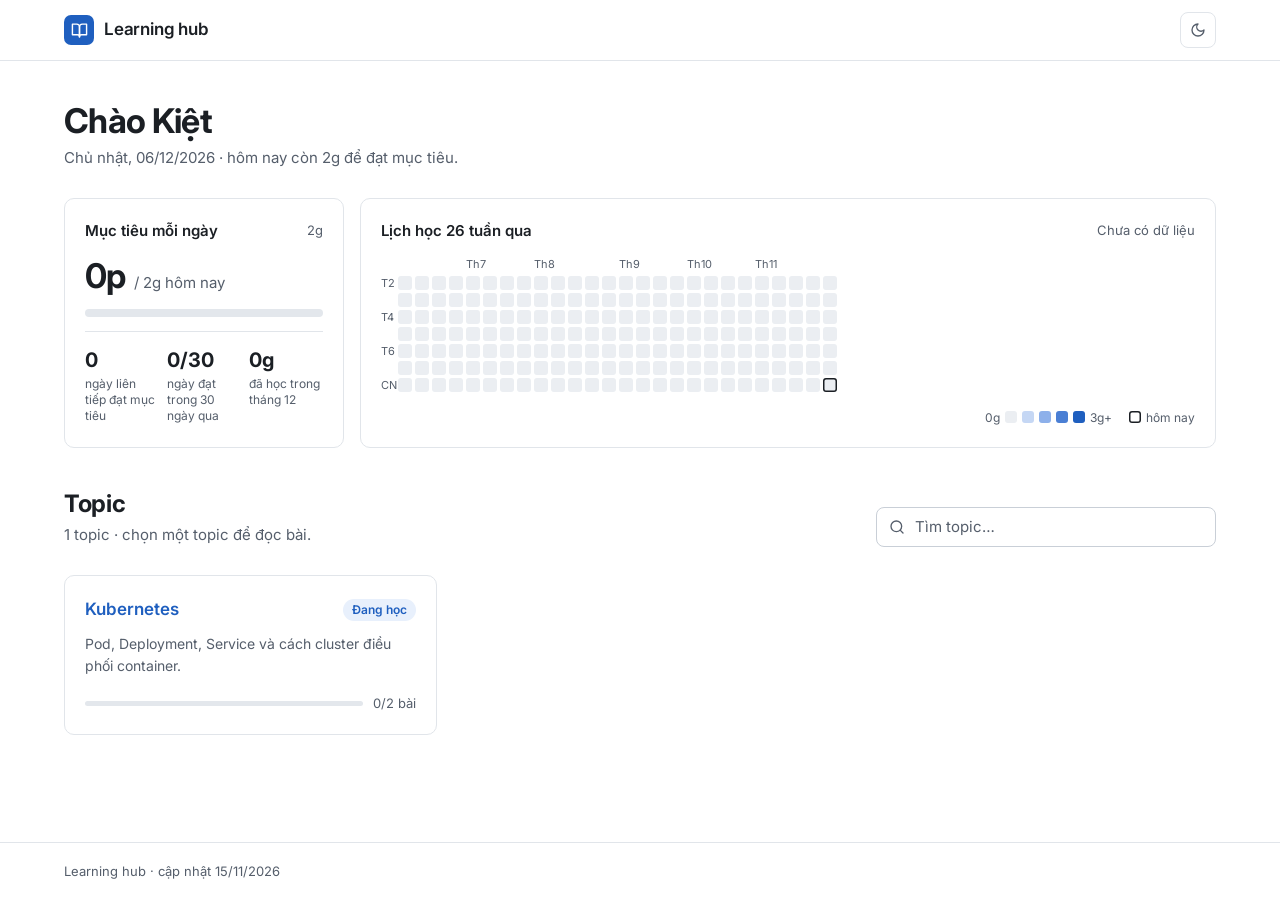
==== index.html @ 730b7519 "first commit Learning hub: portal, Kubernetes topic, topic template.  Co-Authored-By: Claude Opus 5." ====
<!doctype html>
<html lang="vi">
<head>
<meta charset="utf-8">
<meta name="viewport" content="width=device-width, initial-scale=1">
<title>Learning hub</title>
<link rel="preconnect" href="https://fonts.googleapis.com">
<link rel="preconnect" href="https://fonts.gstatic.com" crossorigin>
<link rel="stylesheet" href="https://fonts.googleapis.com/css2?family=Inter:wght@400;500;600;700&display=swap">
<link rel="stylesheet" href="assets/style.css?v=20261115">
<script src="assets/common.js?v=20261115"></script>
<script src="assets/data.js?v=20261115"></script>
</head>
<body>
  <header class="site-header narrow">
    <div class="inner">
      <a class="brand" href="index.html">
        <span class="brand-mark"><svg class="icon" style="width:17px;height:17px" viewBox="0 0 24 24" fill="none" stroke="currentColor" stroke-width="2" stroke-linecap="round" stroke-linejoin="round" aria-hidden="true"><path d="M2 3h6a4 4 0 0 1 4 4v14a3 3 0 0 0-3-3H2z"/><path d="M22 3h-6a4 4 0 0 0-4 4v14a3 3 0 0 1 3-3h7z"/></svg></span>
        Learning hub
      </a>
      <button type="button" class="icon-btn" data-theme-toggle></button>
    </div>
  </header>

  <main class="portal">
    <div class="greet">
      <h1 id="greeting">Chào bạn</h1>
      <p id="greet-sub"></p>
    </div>

    <section class="stats-row" aria-label="Thời gian học">
      <div class="panel goal">
        <div class="panel-head"><strong>Mục tiêu mỗi ngày</strong><span id="goal-label"></span></div>
        <div class="goal-now"><b id="today-time">0p</b><span id="today-of"></span></div>
        <div class="progress"><span id="today-bar" style="width:0%"></span></div>
        <div class="goal-stats">
          <div><b id="streak">0</b><span>ngày liên tiếp đạt mục tiêu</span></div>
          <div><b id="goal30">0/30</b><span>ngày đạt trong 30 ngày qua</span></div>
          <div><b id="month-hours">0g</b><span id="month-label">đã học trong tháng này</span></div>
        </div>
      </div>

      <div class="panel heat">
        <div class="panel-head"><strong>Lịch học 26 tuần qua</strong><span id="heat-summary"></span></div>
        <div class="heat-scroll"><div class="heat-grid" id="heatmap" role="img" aria-label="Biểu đồ nhiệt thời gian học theo ngày"></div></div>
        <div class="heat-legend" aria-hidden="true">
          <span>0g</span><i></i><i style="background:var(--h1)"></i><i style="background:var(--h2)"></i><i style="background:var(--h3)"></i><i style="background:var(--h4)"></i><span>3g+</span>
          <span style="margin-left:12px;display:flex;align-items:center;gap:5px"><i style="background:transparent;box-shadow:inset 0 0 0 1.5px var(--text)"></i>hôm nay</span>
        </div>
      </div>
    </section>

    <div class="section-head">
      <div>
        <h2>Topic</h2>
        <p id="topic-count"></p>
      </div>
      <label class="field">
        <span id="search-icon"></span>
        <span class="sr-only">Tìm topic</span>
        <input type="search" id="search" placeholder="Tìm topic…" autocomplete="off">
      </label>
    </div>

    <div class="topic-grid" id="topics"></div>
    <div class="empty" id="empty" hidden>Không có topic nào khớp.</div>
  </main>

  <footer class="site-footer"><div class="inner" id="footer">Learning hub</div></footer>

  <script src="assets/portal.js?v=20261115"></script>
</body>
</html>
---- assets/style.css ----
/* Learning hub — shared styles (portal + topic pages) */

:root {
  --bg: #FFFFFF; --alt: #F4F6F9; --card: #FFFFFF; --text: #1B1F24; --muted: #555E6B;
  --line: #E1E5EA; --line2: #C9CFD7; --hover: #F2F4F7; --code: #F6F8FA;
  --accent: #1F5FBF; --accent-h: #174A96; --accent-soft: #E8F0FC; --accent-line: #C5D7F4; --on-accent: #FFFFFF;
  --ok: #1A7F45; --ok-soft: #E8F6EE; --ok-line: #BFE3CC;
  --warn: #8A5300; --warn-soft: #FFF5E1; --warn-line: #F1D59C;
  --plan-soft: #EEF0F3; --bar: #E3E7EC;
  --h0: #EBEEF2; --h1: #C5D7F4; --h2: #8DB0EA; --h3: #4A7FD4; --h4: #1F5FBF;
  --c-key: #0A5BA8; --c-str: #1A7F45; --c-num: #A0410D; --c-com: #5F6B78; --c-kw: #7B3FB0; --c-fn: #8A4B00;
  --font: Inter, "Segoe UI", system-ui, -apple-system, sans-serif;
  --mono: "JetBrains Mono", SFMono-Regular, Menlo, Consolas, monospace;
  color-scheme: light;
}
:root[data-theme="dark"] {
  --bg: #0F1216; --alt: #151A21; --card: #161B22; --text: #E6E9ED; --muted: #9BA4B0;
  --line: #2A313B; --line2: #3A434F; --hover: #1C222B; --code: #12171D;
  --accent: #7EA8F2; --accent-h: #A7C3F7; --accent-soft: #17243A; --accent-line: #2C4470; --on-accent: #0F1216;
  --ok: #5DC28A; --ok-soft: #10261A; --ok-line: #1F4A33;
  --warn: #F2C26B; --warn-soft: #2A2010; --warn-line: #5A4319;
  --plan-soft: #222932; --bar: #27303A;
  --h0: #202730; --h1: #1E3355; --h2: #2C4F8A; --h3: #4A79C8; --h4: #7EA8F2;
  --c-key: #8CB8F5; --c-str: #7FD4A0; --c-num: #F0A270; --c-com: #8B96A3; --c-kw: #C9A3F5; --c-fn: #F2C26B;
  color-scheme: dark;
}

* { box-sizing: border-box; }
html { scroll-padding-top: 76px; }
body {
  margin: 0; background: var(--bg); color: var(--text);
  font-family: var(--font); font-size: 15px; line-height: 1.6;
  -webkit-font-smoothing: antialiased;
  min-height: 100vh; display: flex; flex-direction: column;
}
a { color: var(--accent); }
a:hover { color: var(--accent-h); }
button { font: inherit; color: inherit; }
:focus-visible { outline: 2px solid var(--accent); outline-offset: 2px; }
.sr-only { position: absolute; width: 1px; height: 1px; overflow: hidden; clip: rect(0 0 0 0); white-space: nowrap; }
.icon { width: 16px; height: 16px; flex-shrink: 0; }

/* ---------- header ---------- */
.site-header { position: sticky; top: 0; z-index: 20; background: var(--bg); border-bottom: 1px solid var(--line); }
.site-header .inner { height: 60px; padding: 0 24px; display: flex; align-items: center; justify-content: space-between; gap: 16px; }
.site-header.narrow .inner { max-width: 1200px; margin: 0 auto; }
.brand { display: flex; align-items: center; gap: 10px; color: var(--text); text-decoration: none; font-weight: 600; font-size: 17px; letter-spacing: -0.01em; }
.brand:hover { color: var(--text); }
.brand-mark { width: 30px; height: 30px; border-radius: 7px; background: var(--accent); color: var(--on-accent); display: flex; align-items: center; justify-content: center; }
.icon-btn { width: 36px; height: 36px; border-radius: 8px; border: 1px solid var(--line); background: transparent; color: var(--muted); display: flex; align-items: center; justify-content: center; cursor: pointer; }
.icon-btn:hover { background: var(--hover); color: var(--text); }

.site-footer { border-top: 1px solid var(--line); font-size: 13px; color: var(--muted); }
.site-footer .inner { padding: 18px 24px; max-width: 1200px; margin: 0 auto; }

/* ---------- shared bits ---------- */
.pill { display: inline-flex; align-items: center; font-size: 12px; font-weight: 600; line-height: 22px; padding: 0 9px; border-radius: 999px; white-space: nowrap; }
.pill.learning { background: var(--accent-soft); color: var(--accent); }
.pill.done { background: var(--ok-soft); color: var(--ok); }
.pill.planned { background: var(--plan-soft); color: var(--muted); }
.progress { flex: 1; height: 6px; border-radius: 6px; background: var(--bar); overflow: hidden; }
.progress > span { display: block; height: 100%; border-radius: 6px; background: var(--accent); }
.progress.done > span { background: var(--ok); }
.progress.planned > span { background: var(--line2); }
.field { display: flex; align-items: center; gap: 8px; height: 40px; padding: 0 12px; border: 1px solid var(--line2); border-radius: 8px; background: var(--card); color: var(--muted); }
.field:focus-within { border-color: var(--accent); box-shadow: 0 0 0 3px var(--accent-soft); }
.field input { flex: 1; min-width: 0; border: 0; background: transparent; color: var(--text); font: inherit; outline: none; }
.field input::placeholder { color: var(--muted); }

/* ---------- portal ---------- */
.portal { flex: 1; width: 100%; max-width: 1200px; margin: 0 auto; padding: 40px 24px 72px; display: flex; flex-direction: column; gap: 28px; }
.greet h1 { margin: 0; font-size: 34px; line-height: 1.2; font-weight: 700; letter-spacing: -0.02em; }
.greet p { margin: 4px 0 0; color: var(--muted); }

.stats-row { display: flex; flex-wrap: wrap; gap: 16px; }
.panel { background: var(--card); border: 1px solid var(--line); border-radius: 10px; padding: 20px; display: flex; flex-direction: column; gap: 14px; min-width: 0; }
.panel-head { display: flex; align-items: center; justify-content: space-between; gap: 12px; flex-wrap: wrap; }
.panel-head strong { font-weight: 600; }
.panel-head span { font-size: 13px; color: var(--muted); }
.goal { flex: 1 1 280px; }
.goal-now { display: flex; align-items: baseline; gap: 8px; }
.goal-now b { font-size: 34px; font-weight: 700; letter-spacing: -0.02em; line-height: 1.1; }
.goal-now span { color: var(--muted); }
.goal .progress { flex: none; height: 8px; }
.goal-stats { display: grid; grid-template-columns: repeat(3, minmax(0, 1fr)); gap: 8px; padding-top: 12px; border-top: 1px solid var(--line); }
.goal-stats b { display: block; font-size: 20px; font-weight: 700; }
.goal-stats span { display: block; font-size: 12px; color: var(--muted); line-height: 1.35; }

.heat { flex: 999 1 560px; }
.heat-scroll { overflow-x: auto; padding-bottom: 2px; }
.heat-grid { display: grid; grid-auto-flow: column; grid-template-rows: 16px repeat(7, 14px); grid-auto-columns: 14px; gap: 3px; width: max-content; }
.heat-grid .lbl { font-size: 11px; line-height: 14px; color: var(--muted); white-space: nowrap; }
.heat-grid .day-lbl { width: 22px; }
.heat-grid .cell { width: 14px; height: 14px; border-radius: 3px; background: var(--h0); }
.heat-grid .cell.l1 { background: var(--h1); } .heat-grid .cell.l2 { background: var(--h2); }
.heat-grid .cell.l3 { background: var(--h3); } .heat-grid .cell.l4 { background: var(--h4); }
.heat-grid .cell.future { background: transparent; }
.heat-grid .cell.today { box-shadow: inset 0 0 0 1.5px var(--text); }
.heat-legend { display: flex; align-items: center; justify-content: flex-end; flex-wrap: wrap; gap: 5px; font-size: 12px; color: var(--muted); }
.heat-legend i { width: 12px; height: 12px; border-radius: 3px; background: var(--h0); display: inline-block; }

.section-head { display: flex; flex-wrap: wrap; align-items: flex-end; justify-content: space-between; gap: 16px 32px; margin-top: 12px; }
.section-head h2 { margin: 0; font-size: 24px; line-height: 1.3; font-weight: 700; letter-spacing: -0.015em; }
.section-head p { margin: 4px 0 0; color: var(--muted); }
.section-head .field { flex: 0 1 340px; min-width: 220px; }

.topic-grid { display: grid; grid-template-columns: repeat(auto-fill, minmax(280px, 1fr)); gap: 16px; }
.topic-card { color: var(--text); text-decoration: none; background: var(--card); border: 1px solid var(--line); border-radius: 10px; padding: 20px; display: flex; flex-direction: column; gap: 10px; transition: border-color .12s, box-shadow .12s; }
a.topic-card:hover { color: var(--text); border-color: var(--accent); box-shadow: 0 4px 14px rgba(16, 24, 40, .08); }
.topic-card .top { display: flex; align-items: center; justify-content: space-between; gap: 10px; }
.topic-card .title { font-size: 17px; font-weight: 600; color: var(--accent); }
div.topic-card .title { color: var(--text); }
.topic-card p { margin: 0; font-size: 14px; line-height: 1.55; color: var(--muted); }
.topic-card .foot { margin-top: auto; padding-top: 6px; display: flex; align-items: center; gap: 10px; font-size: 13px; color: var(--muted); }
.topic-card .foot .progress { height: 5px; }
.empty { padding: 40px 0; text-align: center; color: var(--muted); }

/* ---------- topic page ---------- */
.subbar { background: var(--alt); border-bottom: 1px solid var(--line); }
.subbar .inner { padding: 10px 24px; display: flex; flex-wrap: wrap; align-items: center; justify-content: space-between; gap: 8px 24px; font-size: 14px; }
.subbar .name { display: flex; align-items: center; gap: 12px; }
.subbar .name b { font-size: 15px; font-weight: 600; }
.subbar .name span { color: var(--muted); }
.subbar .prog { display: flex; align-items: center; gap: 10px; color: var(--muted); font-size: 13px; }
.subbar .prog .progress { width: 140px; flex: none; }
.nav-toggle { display: none; align-items: center; gap: 6px; height: 32px; padding: 0 10px; border: 1px solid var(--line2); border-radius: 8px; background: var(--card); cursor: pointer; font-size: 14px; }

.layout { flex: 1; display: flex; align-items: flex-start; }
.lesson-nav { position: sticky; top: 60px; width: 290px; flex-shrink: 0; max-height: calc(100vh - 60px); overflow-y: auto; padding: 20px 12px 32px 20px; border-right: 1px solid var(--line); align-self: stretch; font-size: 14px; line-height: 1.45; }
.lesson-nav .field { height: 36px; margin-bottom: 14px; font-size: 14px; }
.nav-group { margin-bottom: 6px; }
.nav-group > button { width: 100%; display: flex; align-items: center; gap: 6px; padding: 6px 8px; border: 0; border-radius: 6px; background: transparent; font-weight: 600; cursor: pointer; text-align: left; }
.nav-group > button:hover { background: var(--hover); }
.nav-group > button .icon { width: 13px; height: 13px; color: var(--muted); transition: transform .12s; }
.nav-group[data-open="true"] > button .icon { transform: rotate(90deg); }
.nav-group ul { list-style: none; margin: 2px 0 0; padding: 0 0 0 14px; display: none; flex-direction: column; gap: 1px; }
.nav-group[data-open="true"] ul { display: flex; }
.nav-group a { display: flex; align-items: flex-start; gap: 8px; padding: 6px 8px 6px 10px; border-radius: 6px; color: var(--text); text-decoration: none; }
.nav-group a:hover { background: var(--hover); color: var(--text); }
.nav-group a .n { width: 18px; flex-shrink: 0; font-size: 12px; color: var(--muted); padding-top: 1px; }
.nav-group a .t { flex: 1; }
.nav-group a .icon { width: 14px; height: 14px; margin-top: 3px; color: var(--ok); }
.nav-group a.current { background: var(--accent-soft); color: var(--accent); font-weight: 600; box-shadow: inset 3px 0 0 var(--accent); }
.nav-empty { padding: 8px; color: var(--muted); font-size: 13px; }

.content { flex: 1; min-width: 0; display: flex; justify-content: center; gap: 48px; padding: 28px 40px 80px; }
.article { flex: 1; max-width: 800px; min-width: 0; font-size: 16px; line-height: 1.7; }
.toc { position: sticky; top: 88px; align-self: flex-start; width: 220px; flex-shrink: 0; padding-top: 46px; font-size: 14px; line-height: 1.45; }
.toc b { display: block; font-weight: 600; margin-bottom: 10px; }
.toc ul { list-style: none; margin: 0; padding: 0; border-left: 2px solid var(--line); }
.toc a { display: block; padding: 5px 0 5px 14px; margin-left: -2px; border-left: 2px solid transparent; color: var(--muted); text-decoration: none; }
.toc a:hover { color: var(--text); }
.toc a.active { color: var(--accent); font-weight: 600; border-left-color: var(--accent); }

.crumbs { list-style: none; margin: 0 0 18px; padding: 0; display: flex; flex-wrap: wrap; gap: 6px; font-size: 13px; color: var(--muted); }
.crumbs a { text-decoration: none; }
.article h1 { margin: 0 0 12px; font-size: 38px; line-height: 1.2; font-weight: 700; letter-spacing: -0.025em; }
.meta { display: flex; flex-wrap: wrap; align-items: center; gap: 6px 18px; font-size: 13px; color: var(--muted); padding-bottom: 18px; border-bottom: 1px solid var(--line); margin-bottom: 22px; }
.meta span { display: flex; align-items: center; gap: 6px; }
.meta .icon { width: 14px; height: 14px; }
.meta .pill { background: var(--accent-soft); color: var(--accent); }
.meta .pill.done { background: var(--ok-soft); color: var(--ok); }

.lesson { display: none; }
.lesson.active { display: block; }
.lesson > p:first-child { font-size: 17px; }
.lesson h2 { margin: 44px 0 10px; font-size: 26px; line-height: 1.3; font-weight: 700; letter-spacing: -0.015em; }
.lesson h3 { margin: 28px 0 8px; font-size: 19px; line-height: 1.35; font-weight: 600; }
.lesson p { margin: 0 0 14px; }
.lesson ul, .lesson ol { margin: 0 0 14px; padding-left: 24px; }
.lesson li { margin: 4px 0; }
.lesson strong { font-weight: 600; }
.lesson img { max-width: 100%; border-radius: 8px; border: 1px solid var(--line); }
.lesson blockquote { margin: 0 0 14px; padding: 4px 0 4px 16px; border-left: 3px solid var(--line2); color: var(--muted); }
.lesson hr { border: 0; border-top: 1px solid var(--line); margin: 32px 0; }
.lesson :not(pre) > code { font-family: var(--mono); font-size: 86%; background: var(--code); border: 1px solid var(--line); border-radius: 4px; padding: .08em .35em; }

.lesson table { width: 100%; border-collapse: collapse; font-size: 14px; line-height: 1.55; }
.table-wrap { overflow-x: auto; border: 1px solid var(--line); border-radius: 8px; margin: 0 0 16px; }
.lesson th { text-align: left; font-weight: 600; background: var(--alt); }
.lesson th, .lesson td { padding: 10px 14px; border-bottom: 1px solid var(--line); vertical-align: top; }
.lesson tr:last-child td { border-bottom: 0; }

.codeblock { border: 1px solid var(--line); border-radius: 8px; overflow: hidden; margin: 0 0 16px; }
.codeblock .bar { display: flex; align-items: center; justify-content: space-between; gap: 10px; height: 38px; padding: 0 8px 0 14px; background: var(--alt); border-bottom: 1px solid var(--line); font-size: 13px; }
.codeblock .bar .lang { font-weight: 600; }
.codeblock .bar .file { color: var(--muted); margin-left: 10px; font-family: var(--mono); font-size: 12px; }
.codeblock .copy { height: 28px; padding: 0 10px; border: 0; border-radius: 6px; background: transparent; display: flex; align-items: center; gap: 6px; cursor: pointer; font-size: 13px; }
.codeblock .copy:hover { background: var(--hover); }
.codeblock pre { margin: 0; padding: 14px 16px; background: var(--code); overflow-x: auto; }
.codeblock code { font-family: var(--mono); font-size: 13.5px; line-height: 1.65; background: none; border: 0; padding: 0; }
.hljs-attr, .hljs-attribute, .hljs-property, .hljs-section { color: var(--c-key); }
.hljs-string, .hljs-regexp, .hljs-addition { color: var(--c-str); }
.hljs-number, .hljs-literal, .hljs-symbol, .hljs-bullet { color: var(--c-num); }
.hljs-comment, .hljs-quote, .hljs-meta { color: var(--c-com); }
.hljs-keyword, .hljs-built_in, .hljs-selector-tag, .hljs-type { color: var(--c-kw); }
.hljs-title, .hljs-function, .hljs-name { color: var(--c-fn); }
.hljs-deletion { color: #D1242F; }

.callout { border-radius: 8px; padding: 14px 18px; margin: 0 0 16px; border: 1px solid var(--accent-line); background: var(--accent-soft); }
.callout > :last-child { margin-bottom: 0; }
.callout .callout-title { display: flex; align-items: center; gap: 8px; font-weight: 600; font-size: 14px; margin-bottom: 4px; color: var(--accent); }
.callout.tip { border-color: var(--ok-line); background: var(--ok-soft); }
.callout.tip .callout-title { color: var(--ok); }
.callout.warning { border-color: var(--warn-line); background: var(--warn-soft); }
.callout.warning .callout-title { color: var(--warn); }

.qa-list { border: 1px solid var(--line); border-radius: 8px; overflow: hidden; margin: 0 0 16px; }
.qa-list details + details { border-top: 1px solid var(--line); }
.qa-list summary { list-style: none; display: flex; align-items: flex-start; gap: 10px; padding: 12px 16px; cursor: pointer; font-weight: 500; font-size: 15px; }
.qa-list summary::-webkit-details-marker { display: none; }
.qa-list summary:hover { background: var(--hover); }
.qa-list summary::before { content: ""; width: 8px; height: 8px; margin-top: 8px; flex-shrink: 0; border-right: 2px solid var(--muted); border-bottom: 2px solid var(--muted); transform: rotate(-45deg); transition: transform .12s; }
.qa-list details[open] summary::before { transform: rotate(45deg); }
.qa-list details > :not(summary) { margin: 0; padding: 0 16px 14px 34px; color: var(--muted); font-size: 15px; }

.next-card { display: flex; align-items: center; gap: 16px; border: 1px solid var(--line); border-radius: 10px; padding: 16px 18px; background: var(--card); color: var(--text); text-decoration: none; margin-top: 44px; }
.next-card:hover { border-color: var(--accent); color: var(--text); }
.next-card .ic { width: 40px; height: 40px; border-radius: 8px; background: var(--accent-soft); color: var(--accent); display: flex; align-items: center; justify-content: center; flex-shrink: 0; }
.next-card small { display: block; font-size: 13px; color: var(--muted); }
.next-card b { display: block; color: var(--accent); font-weight: 600; }
.pager { display: flex; flex-wrap: wrap; justify-content: space-between; gap: 12px; margin-top: 28px; padding-top: 20px; border-top: 1px solid var(--line); font-size: 14px; }
.pager a { text-decoration: none; display: flex; flex-direction: column; font-weight: 500; }
.pager a small { color: var(--muted); font-size: 13px; font-weight: 400; }
.pager a.next { text-align: right; margin-left: auto; }

@media (max-width: 1180px) { .toc { display: none; } }
@media (max-width: 860px) {
  .nav-toggle { display: inline-flex; }
  .layout { display: block; }
  .lesson-nav { position: static; width: auto; max-height: none; border-right: 0; border-bottom: 1px solid var(--line); display: none; padding: 16px; }
  .lesson-nav.open { display: block; }
  .content { padding: 24px 16px 64px; }
  .article h1 { font-size: 30px; }
  .site-header .inner, .subbar .inner { padding-left: 16px; padding-right: 16px; }
  .portal { padding: 28px 16px 56px; }
}
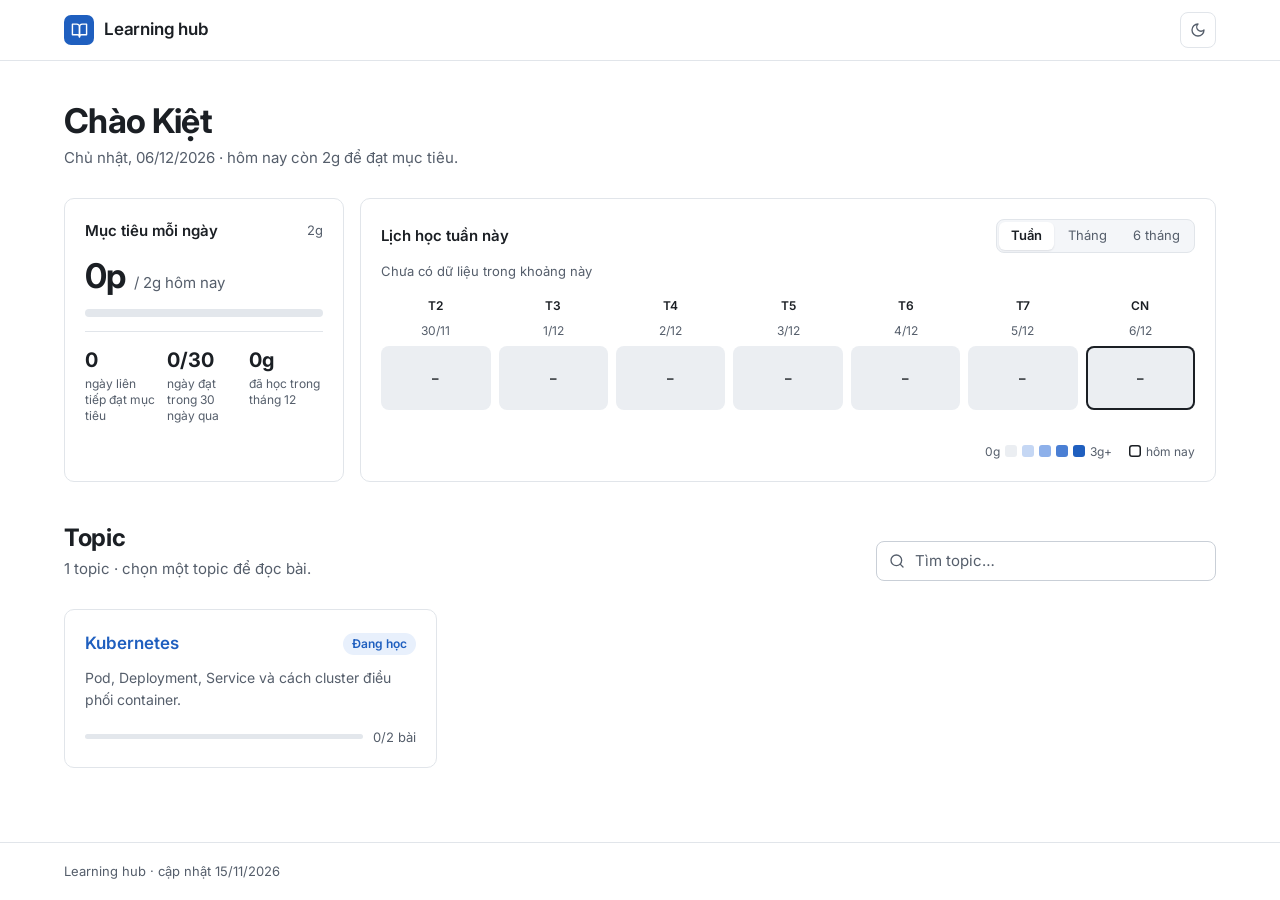
==== commit 62298dcf: "Heatmap: thêm chế độ xem Tuần / Tháng / 6 tháng Co-Authored-By: Claude Opus 5.5 <noreply@anthropic.c" ====
--- a/index.html
+++ b/index.html
@@ -7,9 +7,9 @@
 <link rel="preconnect" href="https://fonts.googleapis.com">
 <link rel="preconnect" href="https://fonts.gstatic.com" crossorigin>
 <link rel="stylesheet" href="https://fonts.googleapis.com/css2?family=Inter:wght@400;500;600;700&display=swap">
-<link rel="stylesheet" href="assets/style.css?v=20261115">
-<script src="assets/common.js?v=20261115"></script>
-<script src="assets/data.js?v=20261115"></script>
+<link rel="stylesheet" href="assets/style.css?v=20261115-2">
+<script src="assets/common.js?v=20261115-2"></script>
+<script src="assets/data.js?v=20261115-2"></script>
 </head>
 <body>
   <header class="site-header narrow">
@@ -41,8 +41,16 @@
       </div>
 
       <div class="panel heat">
-        <div class="panel-head"><strong>Lịch học 26 tuần qua</strong><span id="heat-summary"></span></div>
-        <div class="heat-scroll"><div class="heat-grid" id="heatmap" role="img" aria-label="Biểu đồ nhiệt thời gian học theo ngày"></div></div>
+        <div class="panel-head">
+          <strong id="heat-title">Lịch học</strong>
+          <div class="seg" role="group" aria-label="Khoảng thời gian">
+            <button type="button" data-range="week">Tuần</button>
+            <button type="button" data-range="month">Tháng</button>
+            <button type="button" data-range="6m">6 tháng</button>
+          </div>
+        </div>
+        <div class="heat-summary" id="heat-summary"></div>
+        <div id="heat-view" role="img" aria-label="Biểu đồ nhiệt thời gian học theo ngày"></div>
         <div class="heat-legend" aria-hidden="true">
           <span>0g</span><i></i><i style="background:var(--h1)"></i><i style="background:var(--h2)"></i><i style="background:var(--h3)"></i><i style="background:var(--h4)"></i><span>3g+</span>
           <span style="margin-left:12px;display:flex;align-items:center;gap:5px"><i style="background:transparent;box-shadow:inset 0 0 0 1.5px var(--text)"></i>hôm nay</span>
@@ -68,6 +76,6 @@
 
   <footer class="site-footer"><div class="inner" id="footer">Learning hub</div></footer>
 
-  <script src="assets/portal.js?v=20261115"></script>
+  <script src="assets/portal.js?v=20261115-2"></script>
 </body>
 </html>
--- a/assets/style.css
+++ b/assets/style.css
@@ -87,15 +87,39 @@
 .goal-stats span { display: block; font-size: 12px; color: var(--muted); line-height: 1.35; }
 
 .heat { flex: 999 1 560px; }
+.seg { display: inline-flex; padding: 2px; gap: 2px; background: var(--alt); border: 1px solid var(--line); border-radius: 8px; }
+.seg button { border: 0; background: transparent; height: 28px; padding: 0 12px; border-radius: 6px; font-size: 13px; color: var(--muted); cursor: pointer; }
+.seg button:hover { color: var(--text); }
+.seg button[aria-pressed="true"] { background: var(--card); color: var(--text); font-weight: 600; box-shadow: 0 1px 2px rgba(16, 24, 40, .1); }
+.heat-summary { font-size: 13px; color: var(--muted); margin-top: -6px; }
+#heat-view { min-height: 132px; }
+
+.heat .cell { border-radius: 3px; background: var(--h0); }
+.heat .cell.l1 { background: var(--h1); } .heat .cell.l2 { background: var(--h2); }
+.heat .cell.l3 { background: var(--h3); color: #FFFFFF; } .heat .cell.l4 { background: var(--h4); color: var(--on-accent); }
+.heat .cell.future { background: transparent; box-shadow: inset 0 0 0 1px var(--line); }
+.heat .cell.today { box-shadow: inset 0 0 0 2px var(--text); }
+
+/* 6 tháng */
 .heat-scroll { overflow-x: auto; padding-bottom: 2px; }
 .heat-grid { display: grid; grid-auto-flow: column; grid-template-rows: 16px repeat(7, 14px); grid-auto-columns: 14px; gap: 3px; width: max-content; }
 .heat-grid .lbl { font-size: 11px; line-height: 14px; color: var(--muted); white-space: nowrap; }
-.heat-grid .day-lbl { width: 22px; }
-.heat-grid .cell { width: 14px; height: 14px; border-radius: 3px; background: var(--h0); }
-.heat-grid .cell.l1 { background: var(--h1); } .heat-grid .cell.l2 { background: var(--h2); }
-.heat-grid .cell.l3 { background: var(--h3); } .heat-grid .cell.l4 { background: var(--h4); }
-.heat-grid .cell.future { background: transparent; }
+.heat-grid .cell { width: 14px; height: 14px; }
+.heat-grid .cell.future { box-shadow: none; }
 .heat-grid .cell.today { box-shadow: inset 0 0 0 1.5px var(--text); }
+
+/* Tuần */
+.heat-week { display: grid; grid-template-columns: repeat(7, minmax(0, 1fr)); gap: 8px; }
+.heat-week .wd { display: flex; flex-direction: column; align-items: center; gap: 6px; min-width: 0; font-size: 12px; color: var(--muted); }
+.heat-week .wd b { font-weight: 600; color: var(--text); }
+.heat-week .cell { width: 100%; height: 64px; border-radius: 8px; display: flex; align-items: center; justify-content: center; font-size: 13px; font-weight: 600; color: var(--text); }
+
+/* Tháng */
+.heat-month { display: grid; grid-template-columns: repeat(7, minmax(0, 1fr)); gap: 4px; max-width: 520px; }
+.heat-month .dn { font-size: 11px; color: var(--muted); text-align: center; padding-bottom: 2px; }
+.heat-month .cell { height: 34px; border-radius: 6px; font-size: 12px; display: flex; align-items: center; justify-content: center; color: var(--text); }
+.heat-month .cell.l3, .heat-month .cell.l4 { font-weight: 600; }
+.heat-month .blank { height: 34px; }
 .heat-legend { display: flex; align-items: center; justify-content: flex-end; flex-wrap: wrap; gap: 5px; font-size: 12px; color: var(--muted); }
 .heat-legend i { width: 12px; height: 12px; border-radius: 3px; background: var(--h0); display: inline-block; }
 
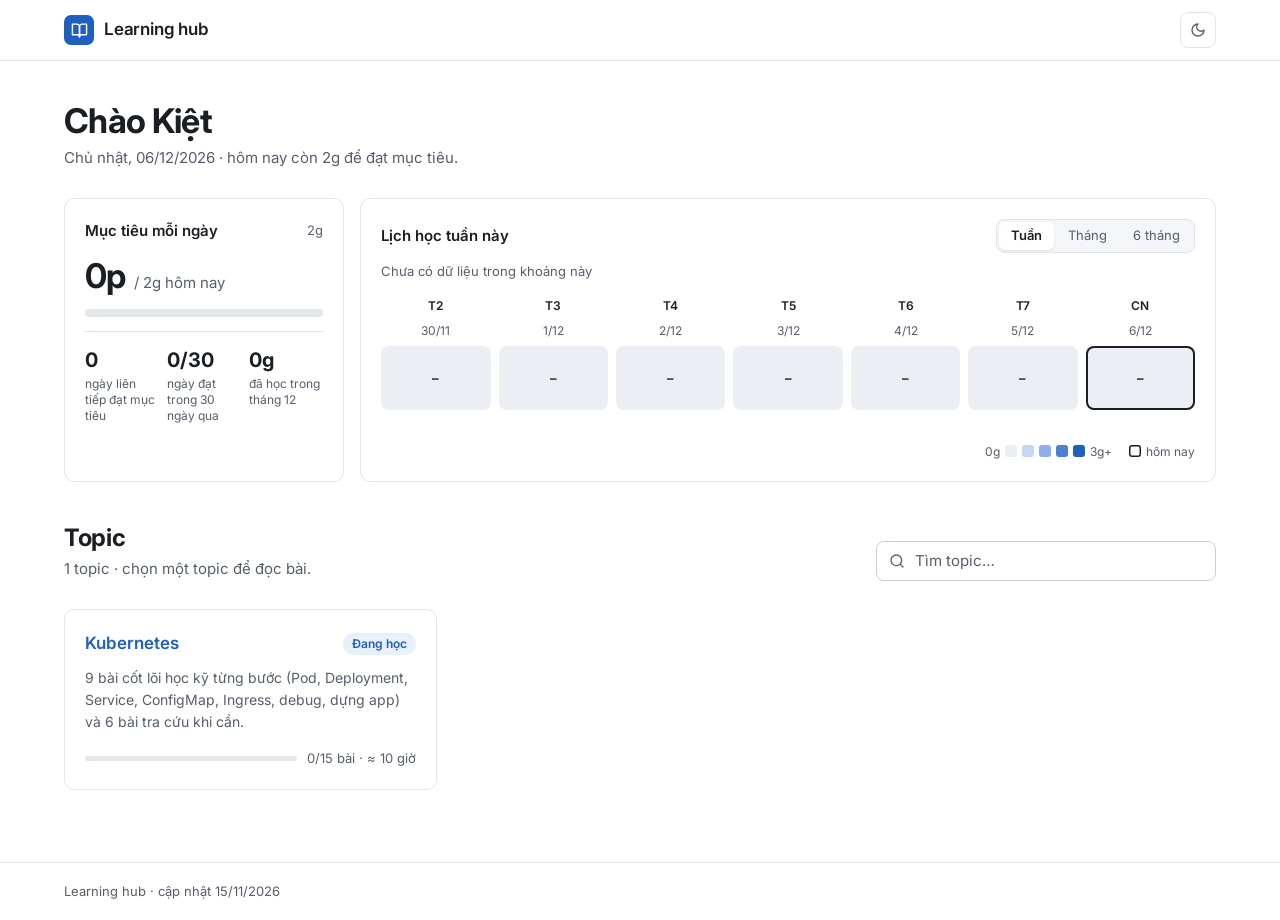
==== commit 2516fb7b: "Kubernetes: khóa học 80/20 dạng ghi chép, sơ đồ SVG và thời gian học - Phần 1: 9 bài cốt lõi viết từ" ====
--- a/index.html
+++ b/index.html
@@ -7,9 +7,9 @@
 <link rel="preconnect" href="https://fonts.googleapis.com">
 <link rel="preconnect" href="https://fonts.gstatic.com" crossorigin>
 <link rel="stylesheet" href="https://fonts.googleapis.com/css2?family=Inter:wght@400;500;600;700&display=swap">
-<link rel="stylesheet" href="assets/style.css?v=20261115-2">
-<script src="assets/common.js?v=20261115-2"></script>
-<script src="assets/data.js?v=20261115-2"></script>
+<link rel="stylesheet" href="assets/style.css?v=20261115-6">
+<script src="assets/common.js?v=20261115-6"></script>
+<script src="assets/data.js?v=20261115-6"></script>
 </head>
 <body>
   <header class="site-header narrow">
@@ -76,6 +76,6 @@
 
   <footer class="site-footer"><div class="inner" id="footer">Learning hub</div></footer>
 
-  <script src="assets/portal.js?v=20261115-2"></script>
+  <script src="assets/portal.js?v=20261115-6"></script>
 </body>
 </html>
--- a/assets/style.css
+++ b/assets/style.css
@@ -221,6 +221,47 @@
 .hljs-title, .hljs-function, .hljs-name { color: var(--c-fn); }
 .hljs-deletion { color: #D1242F; }
 
+/* sơ đồ SVG vẽ tay, đổi màu theo theme: <figure class="diagram"><svg class="dg">…</svg><figcaption>…</figcaption></figure> */
+.diagram { margin: 8px 0 22px; padding: 16px 16px 12px; border: 1px solid var(--line); border-radius: 10px; background: var(--bg); }
+.diagram svg { display: block; width: 100%; height: auto; }
+.diagram figcaption { margin-top: 10px; font-size: 13px; color: var(--muted); text-align: center; line-height: 1.5; }
+.dg { font-family: var(--font); }
+.dg text { fill: var(--text); font-size: 13px; }
+.dg .b { font-weight: 600; }
+.dg .s { fill: var(--muted); font-size: 11.5px; }
+.dg .m { font-family: var(--mono); font-size: 11.5px; }
+.dg .a { fill: var(--accent); }
+.dg .box { fill: var(--card); stroke: var(--line2); stroke-width: 1.2; }
+.dg .zone { fill: var(--alt); stroke: var(--line2); stroke-width: 1; }
+.dg .acc { fill: var(--accent-soft); stroke: var(--accent-line); stroke-width: 1.2; }
+.dg .ok { fill: var(--ok-soft); stroke: var(--ok-line); stroke-width: 1.2; }
+.dg .warn { fill: var(--warn-soft); stroke: var(--warn-line); stroke-width: 1.2; }
+.dg .ghost { fill: none; stroke: var(--line2); stroke-width: 1.2; stroke-dasharray: 5 4; }
+.dg .ln { fill: none; stroke: var(--muted); stroke-width: 1.4; }
+.dg .ln-a { fill: none; stroke: var(--accent); stroke-width: 1.6; }
+.dg .dash { stroke-dasharray: 5 4; }
+.dg .head { fill: var(--muted); }
+.dg .head-a { fill: var(--accent); }
+
+/* dòng mới thêm trong code (pre data-add="3,5-7") */
+.codeblock code .ln { display: block; min-height: 1.65em; }
+.codeblock code .ln.add { background: var(--ok-soft); margin: 0 -16px; padding: 0 16px 0 13px; border-left: 3px solid var(--ok); }
+.codeblock .bar .added { color: var(--ok); font-size: 12px; font-weight: 500; margin-left: 10px; }
+
+/* khung terminal: <div class="term" data-title="..."><pre>$ lệnh\noutput</pre></div> */
+.term { border-radius: 10px; overflow: hidden; margin: 0 0 16px; background: #0D1117; border: 1px solid #262C36; box-shadow: 0 6px 18px rgba(0, 0, 0, .12); }
+.term-bar { display: flex; align-items: center; gap: 7px; height: 34px; padding: 0 12px; background: #161B22; border-bottom: 1px solid #262C36; font-size: 12px; color: #8B949E; }
+.term-bar i { width: 11px; height: 11px; border-radius: 50%; background: #FF5F57; }
+.term-bar i:nth-child(2) { background: #FEBC2E; } .term-bar i:nth-child(3) { background: #28C840; }
+.term-bar span { margin-left: 8px; flex: 1; }
+.term-bar em { font-style: normal; font-size: 11px; padding: 1px 7px; border-radius: 999px; background: #21262D; color: #8B949E; }
+.term pre { margin: 0; padding: 14px 16px; overflow-x: auto; font-family: var(--mono); font-size: 13px; line-height: 1.6; color: #C9D1D9; white-space: pre; }
+.term .p { color: #3FB950; font-weight: 600; user-select: none; }
+.term .cmd { color: #F0F6FC; font-weight: 500; }
+.term .cm { color: #8B949E; font-style: italic; }
+.term .hl { color: #F2CC60; }
+.term .ok { color: #3FB950; } .term .err { color: #FF7B72; }
+
 .callout { border-radius: 8px; padding: 14px 18px; margin: 0 0 16px; border: 1px solid var(--accent-line); background: var(--accent-soft); }
 .callout > :last-child { margin-bottom: 0; }
 .callout .callout-title { display: flex; align-items: center; gap: 8px; font-weight: 600; font-size: 14px; margin-bottom: 4px; color: var(--accent); }
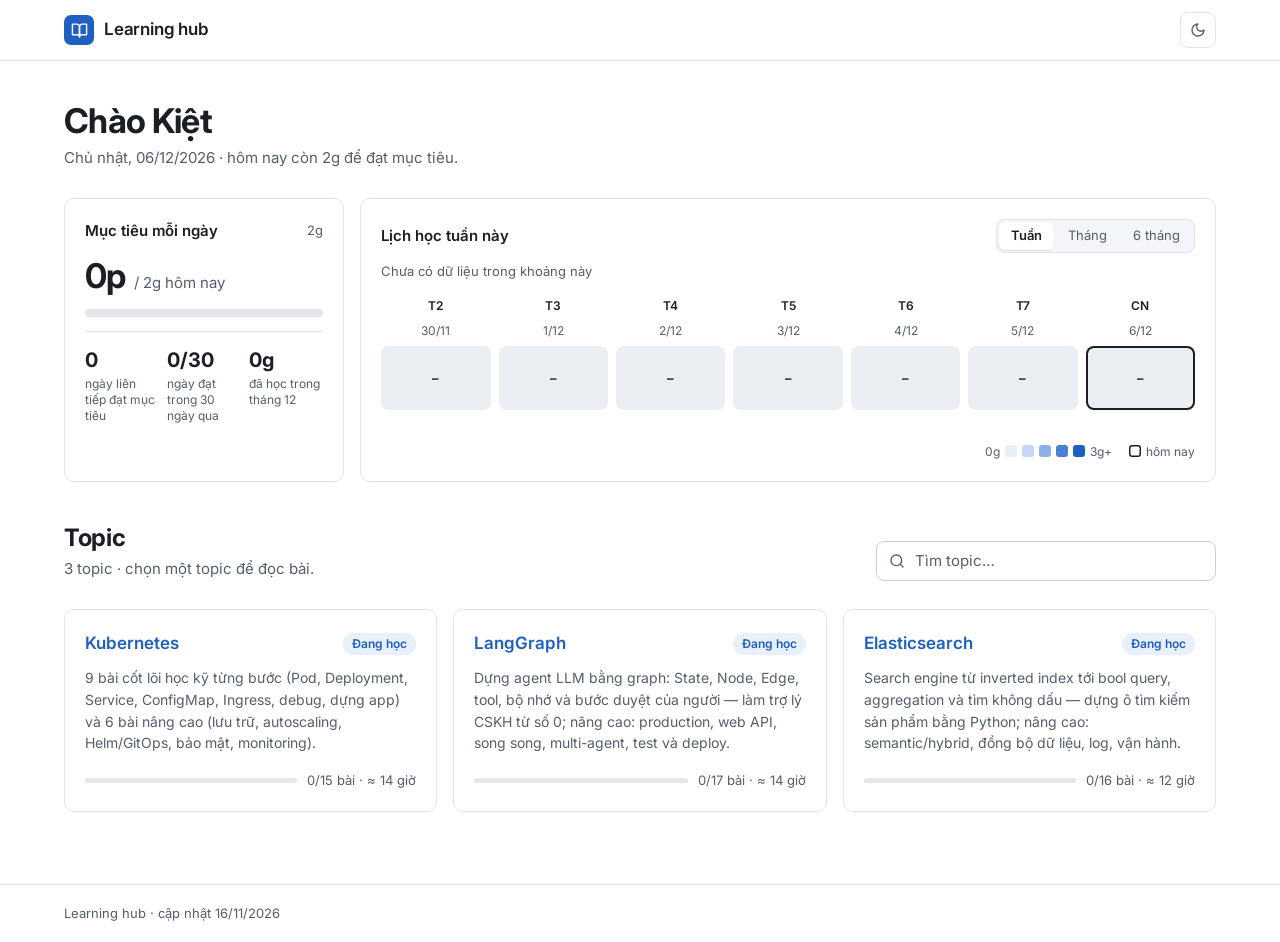
==== commit 41a86af2: "Thêm topic LangGraph, Elasticsearch; Phần 2 nâng cao cho cả 3 topic - LangGraph: 11 bài cốt lõi (có " ====
--- a/index.html
+++ b/index.html
@@ -7,9 +7,9 @@
 <link rel="preconnect" href="https://fonts.googleapis.com">
 <link rel="preconnect" href="https://fonts.gstatic.com" crossorigin>
 <link rel="stylesheet" href="https://fonts.googleapis.com/css2?family=Inter:wght@400;500;600;700&display=swap">
-<link rel="stylesheet" href="assets/style.css?v=20261115-6">
-<script src="assets/common.js?v=20261115-6"></script>
-<script src="assets/data.js?v=20261115-6"></script>
+<link rel="stylesheet" href="assets/style.css?v=20261116-6">
+<script src="assets/common.js?v=20261116-6"></script>
+<script src="assets/data.js?v=20261116-6"></script>
 </head>
 <body>
   <header class="site-header narrow">
@@ -76,6 +76,6 @@
 
   <footer class="site-footer"><div class="inner" id="footer">Learning hub</div></footer>
 
-  <script src="assets/portal.js?v=20261115-6"></script>
+  <script src="assets/portal.js?v=20261116-6"></script>
 </body>
 </html>
--- a/assets/style.css
+++ b/assets/style.css
@@ -279,7 +279,19 @@
 .qa-list details[open] summary::before { transform: rotate(45deg); }
 .qa-list details > :not(summary) { margin: 0; padding: 0 16px 14px 34px; color: var(--muted); font-size: 15px; }
 
-.next-card { display: flex; align-items: center; gap: 16px; border: 1px solid var(--line); border-radius: 10px; padding: 16px 18px; background: var(--card); color: var(--text); text-decoration: none; margin-top: 44px; }
+.done-box { margin-top: 44px; display: flex; align-items: center; flex-wrap: wrap; gap: 10px 16px; padding: 16px 18px; border: 1px solid var(--line); border-radius: 10px; background: var(--alt); font-size: 15px; }
+.done-box > span { flex: 1; min-width: 220px; }
+.done-box .muted { color: var(--muted); }
+.done-box.is-done { background: var(--ok-soft); border-color: var(--ok-line); }
+.done-box.is-done > .icon { color: var(--ok); width: 20px; height: 20px; }
+.btn-done { height: 40px; padding: 0 16px; border-radius: 8px; border: 1px solid var(--accent); background: var(--accent); color: var(--on-accent); font-weight: 600; font-size: 14px; cursor: pointer; display: inline-flex; align-items: center; gap: 8px; }
+.btn-done:hover { filter: brightness(1.08); }
+.btn-link { border: 0; background: none; color: var(--muted); font-size: 14px; text-decoration: underline; cursor: pointer; padding: 4px; }
+.btn-link:hover { color: var(--text); }
+.nav-group a .done-mark { display: none; }
+.nav-group a.is-done .done-mark { display: inline-flex; }
+
+.next-card { display: flex; align-items: center; gap: 16px; border: 1px solid var(--line); border-radius: 10px; padding: 16px 18px; background: var(--card); color: var(--text); text-decoration: none; margin-top: 16px; }
 .next-card:hover { border-color: var(--accent); color: var(--text); }
 .next-card .ic { width: 40px; height: 40px; border-radius: 8px; background: var(--accent-soft); color: var(--accent); display: flex; align-items: center; justify-content: center; flex-shrink: 0; }
 .next-card small { display: block; font-size: 13px; color: var(--muted); }
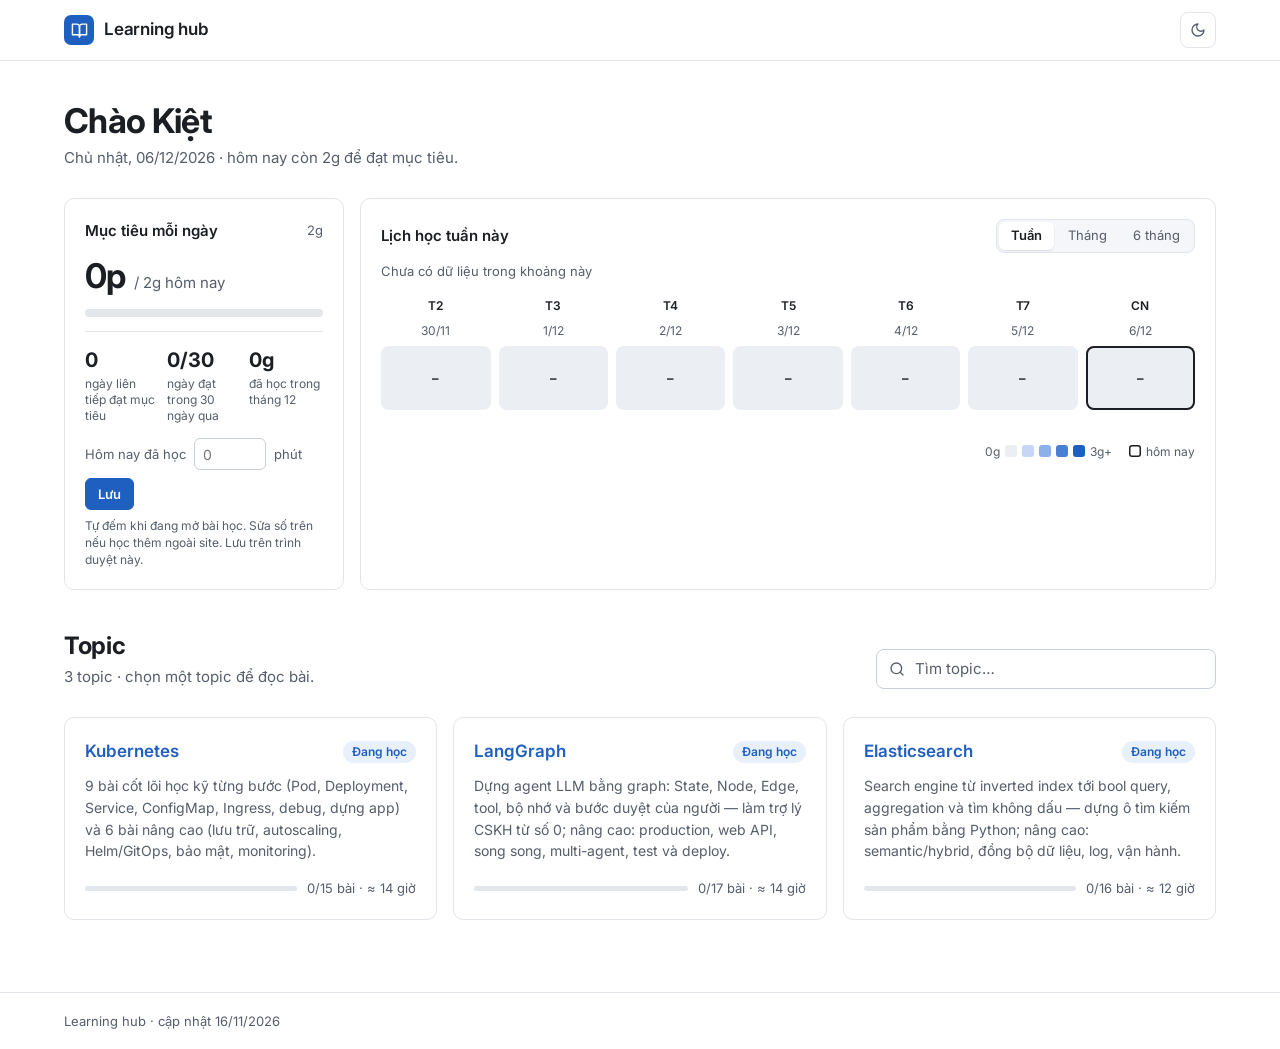
==== commit a0785276: "Ghi giờ học trên trình duyệt: tự đếm ở trang bài học, sửa tay ở portal Co-Authored-By: Claude Opus 5" ====
--- a/index.html
+++ b/index.html
@@ -7,9 +7,9 @@
 <link rel="preconnect" href="https://fonts.googleapis.com">
 <link rel="preconnect" href="https://fonts.gstatic.com" crossorigin>
 <link rel="stylesheet" href="https://fonts.googleapis.com/css2?family=Inter:wght@400;500;600;700&display=swap">
-<link rel="stylesheet" href="assets/style.css?v=20261116-6">
-<script src="assets/common.js?v=20261116-6"></script>
-<script src="assets/data.js?v=20261116-6"></script>
+<link rel="stylesheet" href="assets/style.css?v=20261116-7">
+<script src="assets/common.js?v=20261116-7"></script>
+<script src="assets/data.js?v=20261116-7"></script>
 </head>
 <body>
   <header class="site-header narrow">
@@ -38,6 +38,13 @@
           <div><b id="goal30">0/30</b><span>ngày đạt trong 30 ngày qua</span></div>
           <div><b id="month-hours">0g</b><span id="month-label">đã học trong tháng này</span></div>
         </div>
+        <div class="goal-edit">
+          <label for="today-edit">Hôm nay đã học</label>
+          <input type="number" id="today-edit" min="0" max="1440" step="5" inputmode="numeric" placeholder="0">
+          <span>phút</span>
+          <button type="button" id="today-save">Lưu</button>
+        </div>
+        <p class="goal-note">Tự đếm khi đang mở bài học. Sửa số trên nếu học thêm ngoài site. Lưu trên trình duyệt này.</p>
       </div>
 
       <div class="panel heat">
@@ -76,6 +83,6 @@
 
   <footer class="site-footer"><div class="inner" id="footer">Learning hub</div></footer>
 
-  <script src="assets/portal.js?v=20261116-6"></script>
+  <script src="assets/portal.js?v=20261116-7"></script>
 </body>
 </html>
--- a/assets/style.css
+++ b/assets/style.css
@@ -86,6 +86,12 @@
 .goal-stats b { display: block; font-size: 20px; font-weight: 700; }
 .goal-stats span { display: block; font-size: 12px; color: var(--muted); line-height: 1.35; }
 
+.goal-edit { display: flex; align-items: center; gap: 8px; font-size: 13px; color: var(--muted); flex-wrap: wrap; }
+.goal-edit input { width: 72px; height: 32px; padding: 0 8px; border: 1px solid var(--line2); border-radius: 6px; background: var(--card); color: var(--text); font: inherit; font-size: 14px; }
+.goal-edit input:focus { outline: none; border-color: var(--accent); box-shadow: 0 0 0 3px var(--accent-soft); }
+.goal-edit button { height: 32px; padding: 0 12px; border-radius: 6px; border: 1px solid var(--accent); background: var(--accent); color: var(--on-accent); font-weight: 600; font-size: 13px; cursor: pointer; }
+.goal-edit button:hover { filter: brightness(1.08); }
+.goal-note { margin: -6px 0 0; font-size: 12px; color: var(--muted); line-height: 1.4; }
 .heat { flex: 999 1 560px; }
 .seg { display: inline-flex; padding: 2px; gap: 2px; background: var(--alt); border: 1px solid var(--line); border-radius: 8px; }
 .seg button { border: 0; background: transparent; height: 28px; padding: 0 12px; border-radius: 6px; font-size: 13px; color: var(--muted); cursor: pointer; }
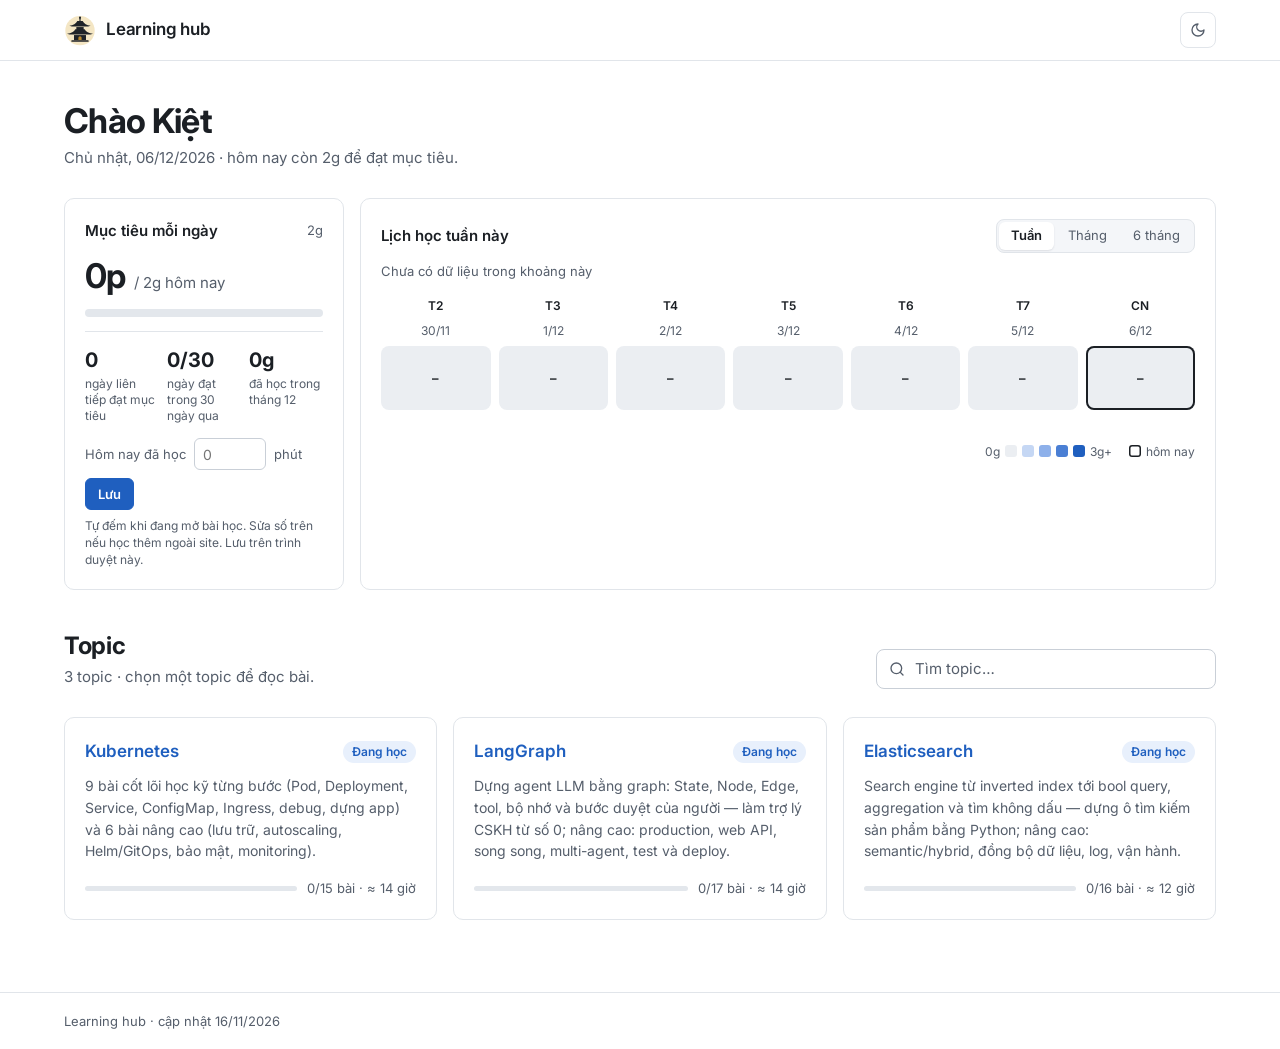
==== commit 4db7cc72: "Đổi logo sang Tàng Kinh Các, thêm favicon Co-Authored-By: Claude Opus 5.5 <noreply@anthropic.com>" ====
--- a/index.html
+++ b/index.html
@@ -4,18 +4,19 @@
 <meta charset="utf-8">
 <meta name="viewport" content="width=device-width, initial-scale=1">
 <title>Learning hub</title>
+<link rel="icon" type="image/svg+xml" href="assets/logo.svg">
 <link rel="preconnect" href="https://fonts.googleapis.com">
 <link rel="preconnect" href="https://fonts.gstatic.com" crossorigin>
 <link rel="stylesheet" href="https://fonts.googleapis.com/css2?family=Inter:wght@400;500;600;700&display=swap">
-<link rel="stylesheet" href="assets/style.css?v=20261116-7">
-<script src="assets/common.js?v=20261116-7"></script>
-<script src="assets/data.js?v=20261116-7"></script>
+<link rel="stylesheet" href="assets/style.css?v=20261116-8">
+<script src="assets/common.js?v=20261116-8"></script>
+<script src="assets/data.js?v=20261116-8"></script>
 </head>
 <body>
   <header class="site-header narrow">
     <div class="inner">
       <a class="brand" href="index.html">
-        <span class="brand-mark"><svg class="icon" style="width:17px;height:17px" viewBox="0 0 24 24" fill="none" stroke="currentColor" stroke-width="2" stroke-linecap="round" stroke-linejoin="round" aria-hidden="true"><path d="M2 3h6a4 4 0 0 1 4 4v14a3 3 0 0 0-3-3H2z"/><path d="M22 3h-6a4 4 0 0 0-4 4v14a3 3 0 0 1 3-3h7z"/></svg></span>
+        <span class="brand-mark"><svg class="logo" viewBox="0 0 48 48" aria-hidden="true"><circle class="lg-s" cx="24" cy="25" r="22"/><circle class="lg-i" cx="24" cy="5.5" r="1.6"/><rect class="lg-i" x="23.1" y="6" width="1.8" height="5"/><path class="lg-i" d="M8 17.5C14 17.5 18 14.5 20 10.5H28C30 14.5 34 17.5 40 17.5C36 19 32.5 19 30 18.6H18C15.5 19 12 19 8 17.5Z"/><rect class="lg-i" x="18.5" y="19.6" width="11" height="4.6"/><path class="lg-i" d="M4.5 29.5C11 29.5 15 26.5 17 23H31C33 26.5 37 29.5 43.5 29.5C39.5 31 35.5 31 33 30.6H15C12.5 31 8.5 31 4.5 29.5Z"/><rect class="lg-i" x="15" y="31.6" width="18" height="7.6"/><path class="lg-g" d="M21.6 39.2V35.6a2.4 2.4 0 0 1 4.8 0V39.2Z"/><rect class="lg-i" x="11" y="39.2" width="26" height="2.6" rx="1"/></svg></span>
         Learning hub
       </a>
       <button type="button" class="icon-btn" data-theme-toggle></button>
@@ -83,6 +84,6 @@
 
   <footer class="site-footer"><div class="inner" id="footer">Learning hub</div></footer>
 
-  <script src="assets/portal.js?v=20261116-7"></script>
+  <script src="assets/portal.js?v=20261116-8"></script>
 </body>
 </html>
--- a/assets/style.css
+++ b/assets/style.css
@@ -9,6 +9,7 @@
   --plan-soft: #EEF0F3; --bar: #E3E7EC;
   --h0: #EBEEF2; --h1: #C5D7F4; --h2: #8DB0EA; --h3: #4A7FD4; --h4: #1F5FBF;
   --c-key: #0A5BA8; --c-str: #1A7F45; --c-num: #A0410D; --c-com: #5F6B78; --c-kw: #7B3FB0; --c-fn: #8A4B00;
+  --logo-moon: #F4E6C4; --logo-ink: #1F2328; --logo-gold: #B8862B;
   --font: Inter, "Segoe UI", system-ui, -apple-system, sans-serif;
   --mono: "JetBrains Mono", SFMono-Regular, Menlo, Consolas, monospace;
   color-scheme: light;
@@ -21,6 +22,7 @@
   --warn: #F2C26B; --warn-soft: #2A2010; --warn-line: #5A4319;
   --plan-soft: #222932; --bar: #27303A;
   --h0: #202730; --h1: #1E3355; --h2: #2C4F8A; --h3: #4A79C8; --h4: #7EA8F2;
+  --logo-moon: #3B311F; --logo-ink: #ECE8DF; --logo-gold: #DCAB4C;
   --c-key: #8CB8F5; --c-str: #7FD4A0; --c-num: #F0A270; --c-com: #8B96A3; --c-kw: #C9A3F5; --c-fn: #F2C26B;
   color-scheme: dark;
 }
@@ -46,7 +48,9 @@
 .site-header.narrow .inner { max-width: 1200px; margin: 0 auto; }
 .brand { display: flex; align-items: center; gap: 10px; color: var(--text); text-decoration: none; font-weight: 600; font-size: 17px; letter-spacing: -0.01em; }
 .brand:hover { color: var(--text); }
-.brand-mark { width: 30px; height: 30px; border-radius: 7px; background: var(--accent); color: var(--on-accent); display: flex; align-items: center; justify-content: center; }
+.brand-mark { width: 32px; height: 32px; display: flex; flex: none; }
+.brand-mark .logo { width: 100%; height: 100%; display: block; }
+.logo .lg-s { fill: var(--logo-moon); } .logo .lg-i { fill: var(--logo-ink); } .logo .lg-g { fill: var(--logo-gold); }
 .icon-btn { width: 36px; height: 36px; border-radius: 8px; border: 1px solid var(--line); background: transparent; color: var(--muted); display: flex; align-items: center; justify-content: center; cursor: pointer; }
 .icon-btn:hover { background: var(--hover); color: var(--text); }
 
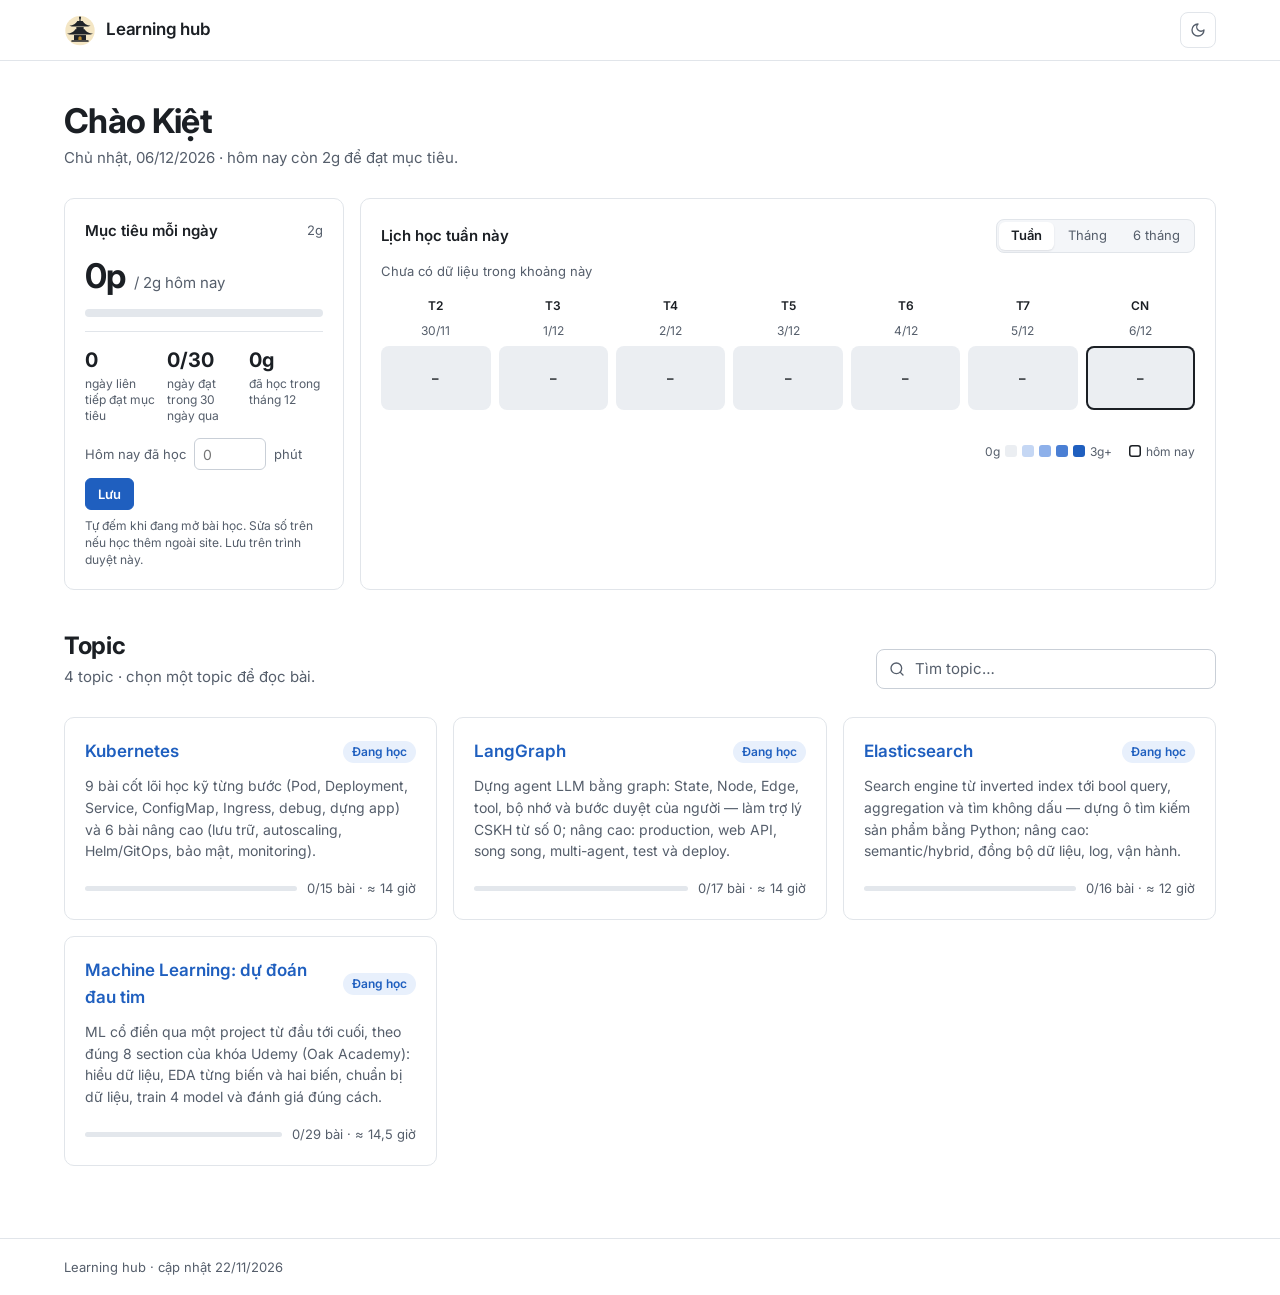
==== commit b3695ddc: "Thêm topic Machine Learning: dự đoán đau tim (29 bài theo khóa Udemy) Co-Authored-By: Claude Opus 5." ====
--- a/index.html
+++ b/index.html
@@ -8,9 +8,9 @@
 <link rel="preconnect" href="https://fonts.googleapis.com">
 <link rel="preconnect" href="https://fonts.gstatic.com" crossorigin>
 <link rel="stylesheet" href="https://fonts.googleapis.com/css2?family=Inter:wght@400;500;600;700&display=swap">
-<link rel="stylesheet" href="assets/style.css?v=20261116-8">
-<script src="assets/common.js?v=20261116-8"></script>
-<script src="assets/data.js?v=20261116-8"></script>
+<link rel="stylesheet" href="assets/style.css?v=20261122-3">
+<script src="assets/common.js?v=20261122-3"></script>
+<script src="assets/data.js?v=20261122-3"></script>
 </head>
 <body>
   <header class="site-header narrow">
@@ -84,6 +84,6 @@
 
   <footer class="site-footer"><div class="inner" id="footer">Learning hub</div></footer>
 
-  <script src="assets/portal.js?v=20261116-8"></script>
+  <script src="assets/portal.js?v=20261122-3"></script>
 </body>
 </html>
